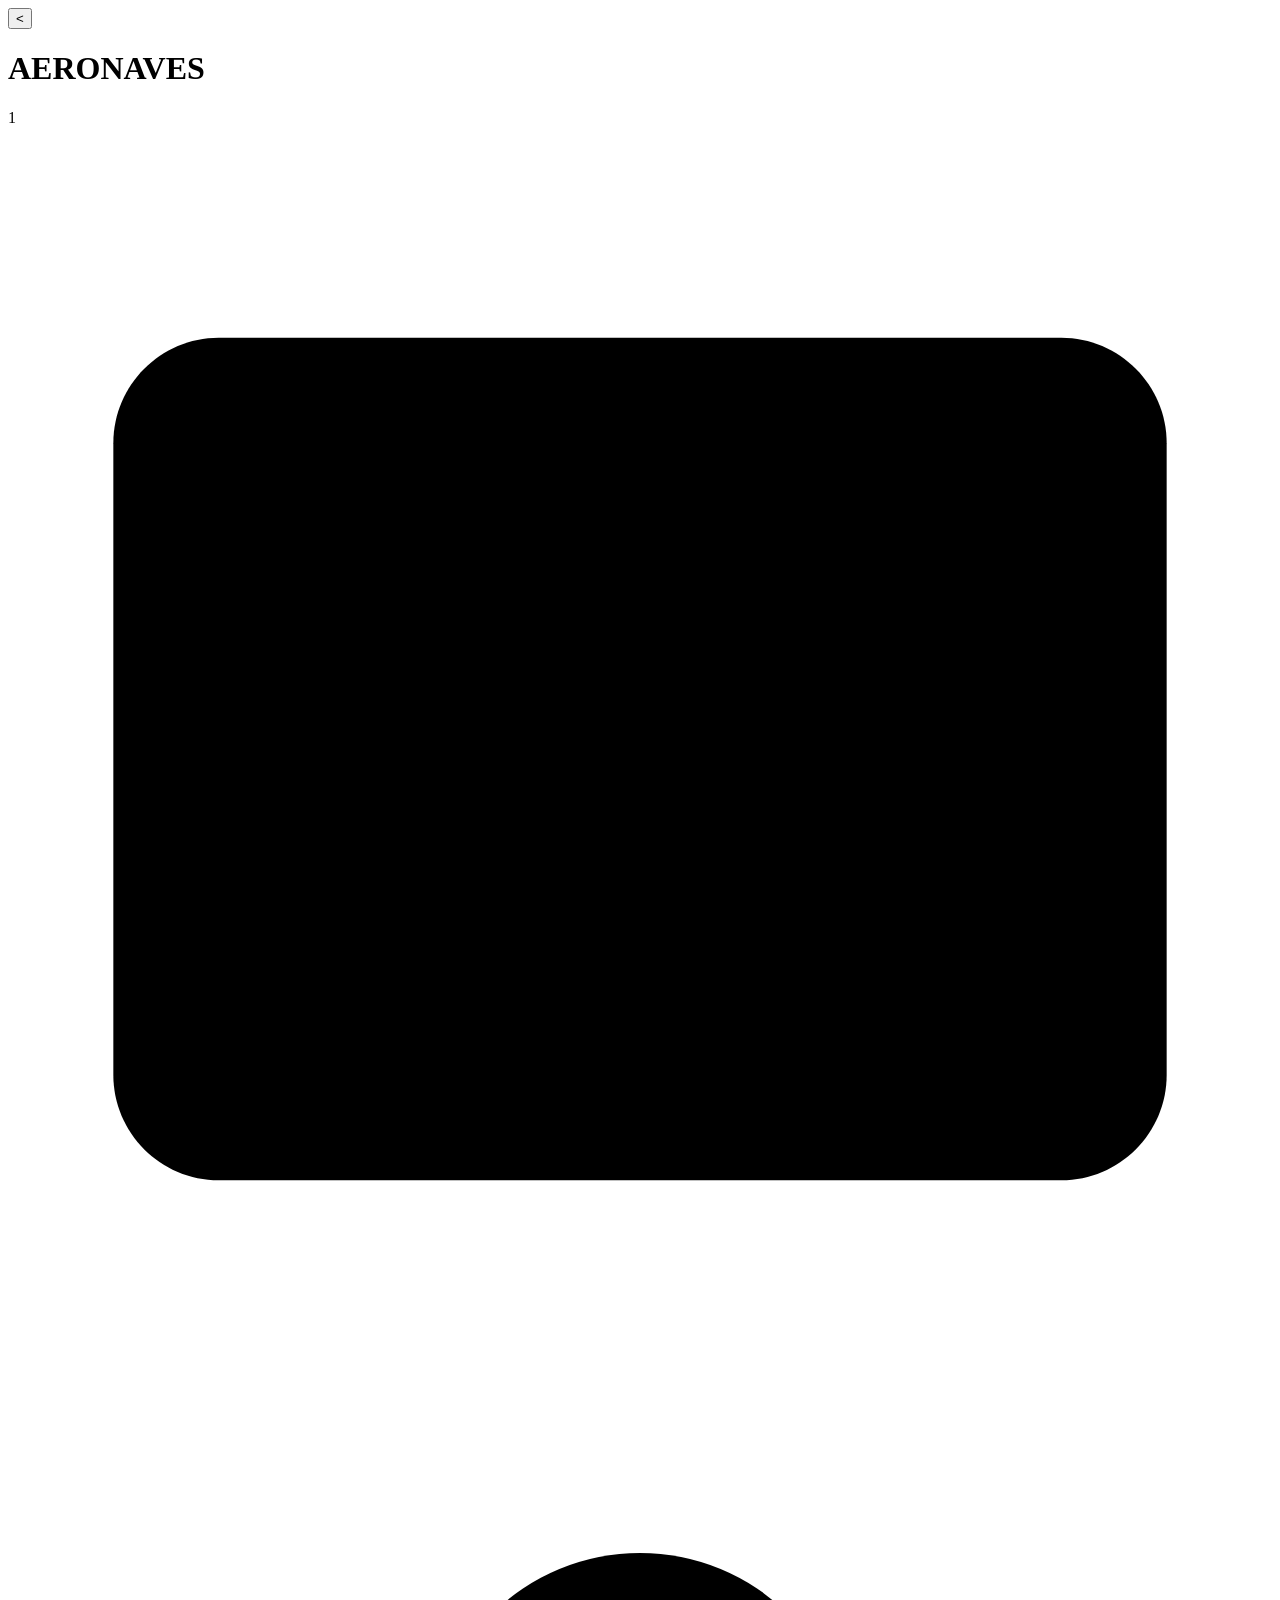
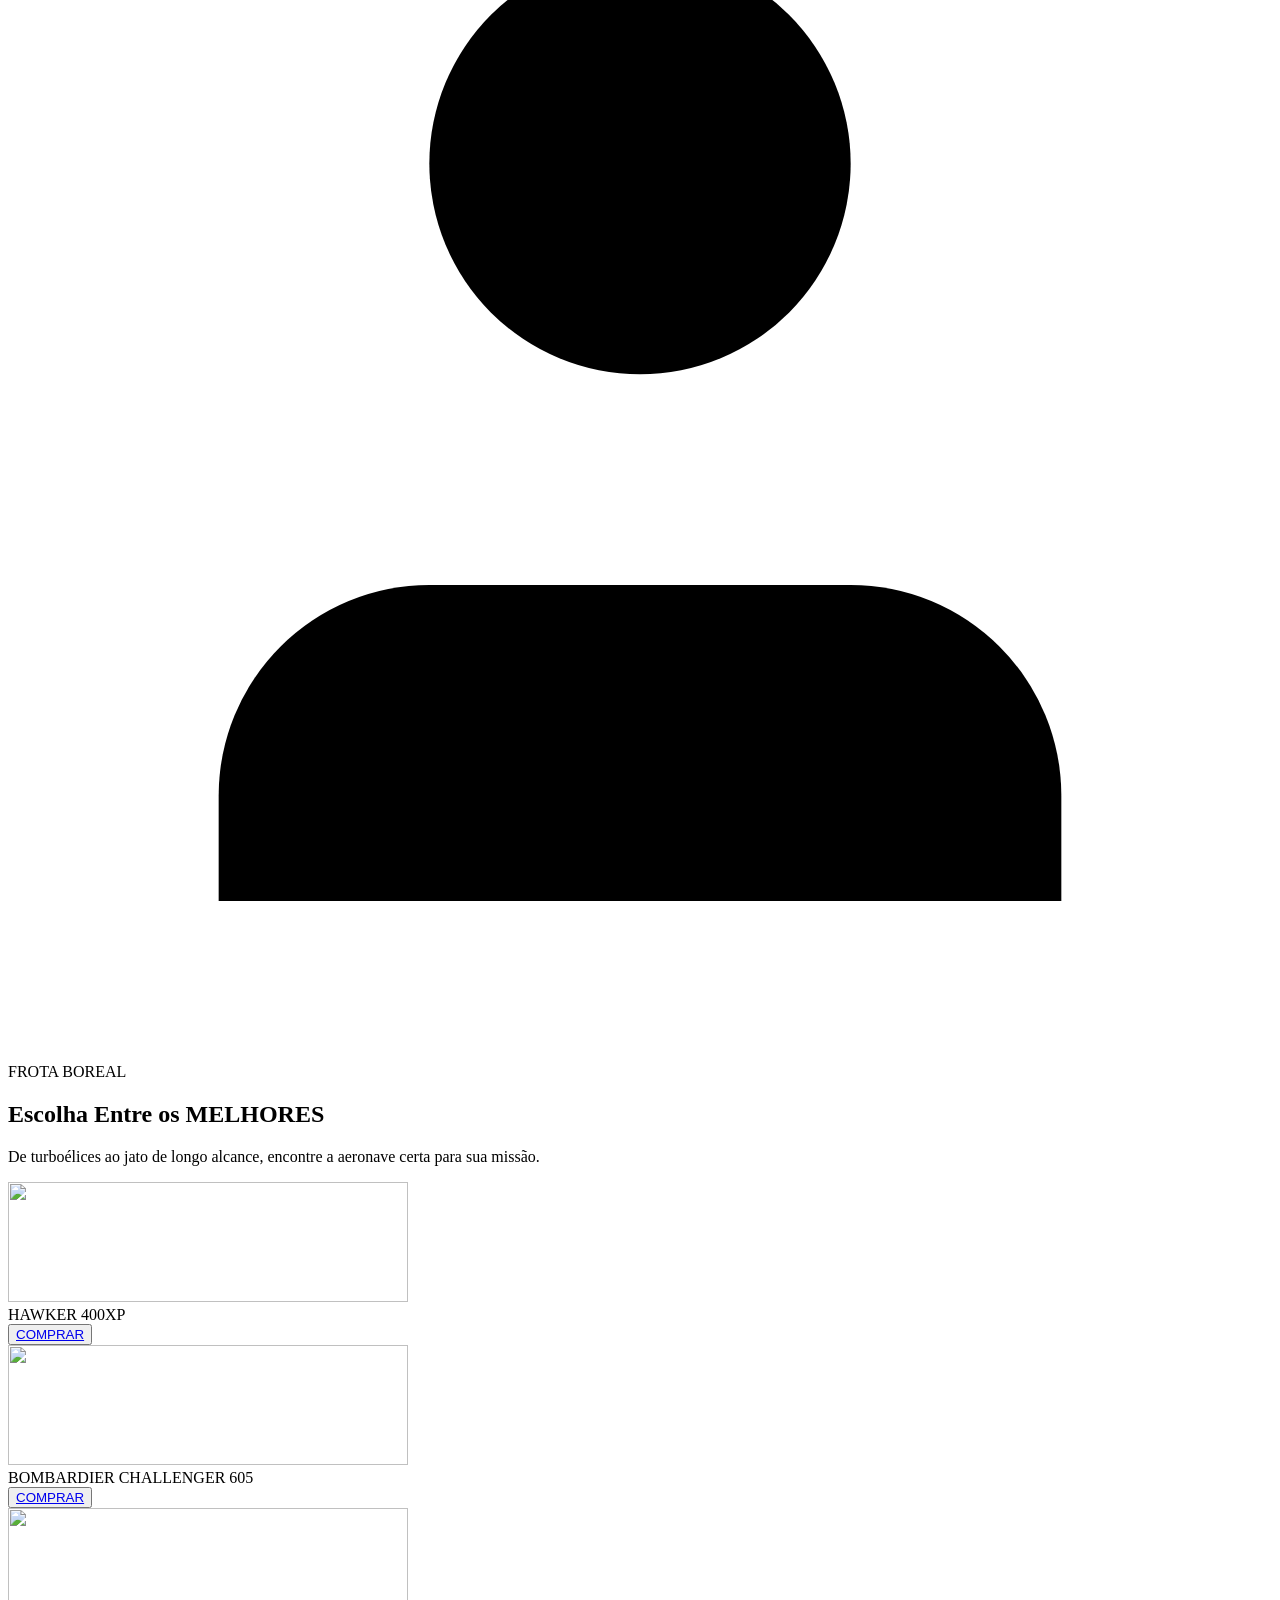
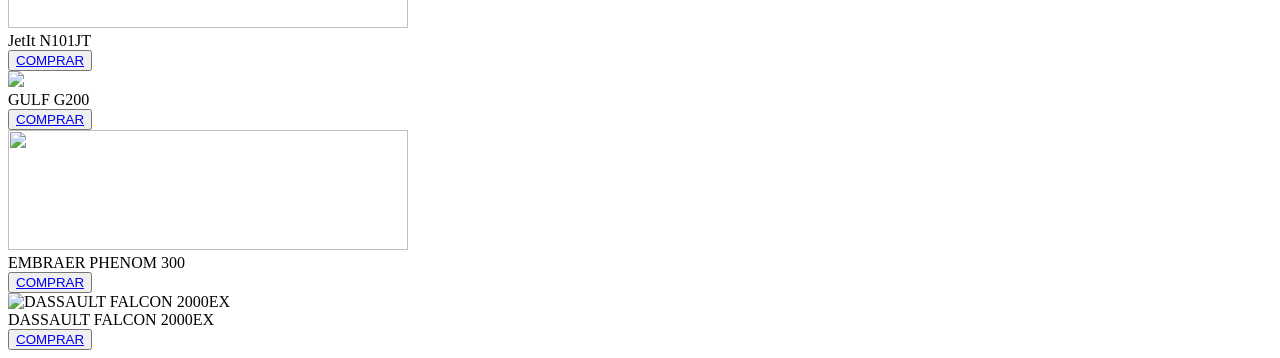
==== Boreal/aeronave.html @ 43d8f314 "Paginas de compra ou nav(html)" ====
<!DOCTYPE html>
<html lang="pt-BR">
<head>
    <meta charset="UTF-8">
    <meta name="viewport" content="width=device-width, initial-scale=1.0">
    <title>AERONAVES</title>
    <link rel="stylesheet" href="aeronave.css">
    
</head>
<body>

    <div class="container">
        <header>
            <div class="header-left">
                <button class="btn-back"><</button>
                <h1>AERONAVES</h1>
            </div>
            <div class="header-icons">
                <div class="icon-mail">
                    <span class="badge">1</span>
                    <svg viewBox="0 0 24 24">
                        <path d="M4 4h16c1.1 0 2 .9 2 2v12c0 1.1-.9 2-2 2H4c-1.1 0-2-.9-2-2V6c0-1.1.9-2 2-2z"></path>
                        <polyline points="22,6 12,13 2,6"></polyline>
                    </svg>
                </div>
                <div class="icon-user">
                    <a href="login.html"><svg viewBox="0 0 24 24">
                        <path d="M20 21v-2a4 4 0 0 0-4-4H8a4 4 0 0 0-4 4v2"></path>
                        <circle cx="12" cy="7" r="4"></circle>
                    </svg>
                </div>
            </a>
            </div>
        </header>

        <section class="hero">
            <div class="subtitle">FROTA BOREAL</div>
            <h2 class="title">
                Escolha Entre os
                <span>MELHORES</span>
            </h2>
            <p class="description">
                De turboélices ao jato de longo alcance, encontre a aeronave certa para sua missão.
            </p>
            <div class="divider"></div>
        </section>

        <section class="grid">
            <div class="card">
                <img class="card-img" src="C:\Users\USUARIO\Desktop\Boreal\400xp.jpg" width="400" height="120" >
                <div class="card-title">HAWKER 400XP</div>
                <a  href="400xp.html"> <button class="btn-comprar">COMPRAR</a></button>
            </div>

            <div class="card">
                <img class="card-img" src="C:\Users\USUARIO\Desktop\Boreal\CH605.jpg" width="400" height="120" >
                <div class="card-title">BOMBARDIER CHALLENGER 605</div>
                <a  href="ch605 (1).html"> <button class="btn-comprar">COMPRAR</a></button>
            </div>

            <div class="card">
                <img src="C:\Users\USUARIO\Desktop\Boreal\n101JT.jpg"  width="400" height="120">
                <div class="card-title">JetIt N101JT</div>
                <a  href="N101JT (1).html"> <button class="btn-comprar">COMPRAR</a></button>
            </div>

            <div class="card">
                <img class="card-img" src="C:\Users\USUARIO\Desktop\Boreal\g200.jpg" >
                <div class="card-title">GULF G200</div>
                <a  href="G200 (1).html"> <button class="btn-comprar">COMPRAR</a></button>
            </div>

            <div class="card">
                <img src="C:\Users\USUARIO\Desktop\Boreal\PHENOM300.jpg"  width="400" height="120">
                <div class="card-title">EMBRAER PHENOM 300</div>
                <a  href="ph300.html"> <button class="btn-comprar">COMPRAR</a></button>
            </div>

            <div class="card">
                <img class="card-img" src="C:\Users\USUARIO\Desktop\Boreal\2000ex.jpg" alt="DASSAULT FALCON 2000EX">
                <div class="card-title">DASSAULT FALCON 2000EX</div>
                <a  href="2000EX (1).html"> <button class="btn-comprar">COMPRAR</a></button>
            </div>
        </section>
    </div>

</body>
</html>
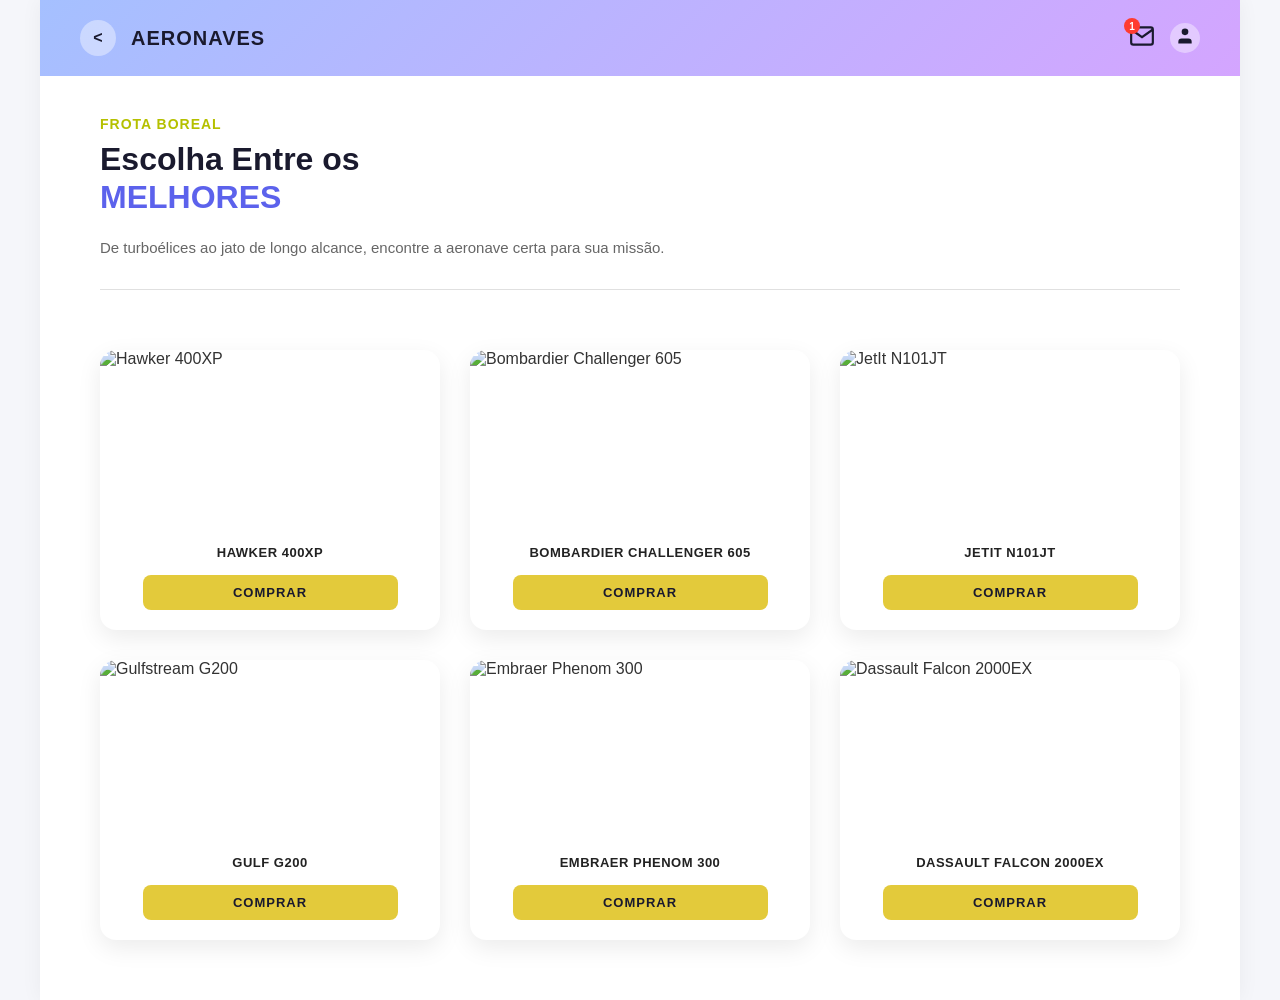
==== commit f671402e: "ultimas alterações" ====
--- a/Boreal/aeronave.html
+++ b/Boreal/aeronave.html
@@ -5,7 +5,282 @@
     <meta name="viewport" content="width=device-width, initial-scale=1.0">
     <title>AERONAVES</title>
     <link rel="stylesheet" href="aeronave.css">
+    <style> 
+        * {
+            margin: 0;
+            padding: 0;
+            box-sizing: border-box;
+            font-family: 'Segoe UI', Tahoma, Geneva, Verdana, sans-serif;
+        }
+
+        body {
+            background-color: #f5f6fa;
+            color: #333;
+            display: flex;
+            justify-content: center;
+        }
+
+        .container {
+            width: 100%;
+            max-width: 1200px;
+            background-color: #ffffff;
+            min-height: 100vh;
+            box-shadow: 0 0 20px rgba(0,0,0,0.05);
+        }
+
+        header {
+            background: linear-gradient(135deg, #a5c0ff 0%, #d4a5ff 100%);
+            padding: 20px 40px;
+            display: flex;
+            justify-content: space-between;
+            align-items: center;
+        }
+
+        .header-left {
+            display: flex;
+            align-items: center;
+            gap: 15px;
+        }
+
+        .btn-back {
+            width: 36px;
+            height: 36px;
+            border-radius: 50%;
+            background-color: rgba(255, 255, 255, 0.4);
+            border: none;
+            display: flex;
+            align-items: center;
+            justify-content: center;
+            cursor: pointer;
+            font-weight: bold;
+            font-size: 16px;
+            color: #1a1a2e;
+        }
+
+        header h1 {
+            font-size: 20px;
+            font-weight: 800;
+            letter-spacing: 1px;
+            color: #1a1a2e;
+            text-transform: uppercase;
+        }
+
+        .header-icons {
+            display: flex;
+            align-items: center;
+            gap: 15px;
+        }
+
+        .icon-mail {
+            position: relative;
+            cursor: pointer;
+        }
+
+        .icon-mail svg {
+            width: 26px;
+            height: 26px;
+            fill: none;
+            stroke: #1a1a2e;
+            stroke-width: 2;
+        }
+
+        .badge {
+            position: absolute;
+            top: -5px;
+            left: -5px;
+            background-color: #ff3b30;
+            color: white;
+            font-size: 10px;
+            font-weight: bold;
+            width: 16px;
+            height: 16px;
+            border-radius: 50%;
+            display: flex;
+            align-items: center;
+            justify-content: center;
+        }
+
+        .icon-user {
+            width: 30px;
+            height: 30px;
+            border-radius: 50%;
+            background-color: rgba(255, 255, 255, 0.4);
+            display: flex;
+            align-items: center;
+            justify-content: center;
+            cursor: pointer;
+        }
+
+        .icon-user svg {
+            width: 20px;
+            height: 20px;
+            fill: #1a1a2e;
+        }
+
+        .hero {
+            padding: 40px 60px 20px;
+        }
+
+        .subtitle {
+            color: #b5c000;
+            font-size: 14px;
+            font-weight: 700;
+            letter-spacing: 1px;
+            text-transform: uppercase;
+            margin-bottom: 8px;
+        }
+
+        .title {
+            font-size: 32px;
+            font-weight: 800;
+            color: #1a1a2e;
+            line-height: 1.2;
+            margin-bottom: 20px;
+        }
+
+        .title span {
+            color: #5c62ec;
+            display: block;
+        }
+
+        .description {
+            color: #666;
+            font-size: 15px;
+            line-height: 1.5;
+            max-width: 600px;
+            margin-bottom: 30px;
+        }
+
+        .divider {
+            height: 1px;
+            background-color: #e0e0e0;
+            width: 100%;
+            margin-bottom: 40px;
+        }
+
+        .grid {
+            display: grid;
+            grid-template-columns: repeat(3, 1fr);
+            gap: 30px;
+            padding: 0 60px 60px;
+        }
+
+        .card {
+            background-color: #ffffff;
+            border-radius: 16px;
+            overflow: hidden;
+            box-shadow: 0 8px 24px rgba(0, 0, 0, 0.08);
+            display: flex;
+            flex-direction: column;
+            align-items: center;
+            padding-bottom: 20px;
+            transition: transform 0.2s, box-shadow 0.2s;
+        }
+
+        .card:hover {
+            transform: translateY(-5px);
+            box-shadow: 0 12px 30px rgba(0, 0, 0, 0.12);
+        }
+
+        .card-img {
+            width: 100%;
+            height: 180px;
+            object-fit: cover;
+            margin-bottom: 15px;
+        }
+
+        .card-title {
+            font-size: 13px;
+            font-weight: 800;
+            color: #222;
+            text-transform: uppercase;
+            letter-spacing: 0.5px;
+            margin-bottom: 15px;
+            text-align: center;
+            padding: 0 10px;
+        }
+
+        .btn-comprar {
+            background-color: #e3ca3b;
+            color: #1a1a2e;
+            border: none;
+            border-radius: 8px;
+            padding: 10px 0;
+            width: 75%;
+            font-weight: 800;
+            font-size: 13px;
+            letter-spacing: 1px;
+            cursor: pointer;
+            text-transform: uppercase;
+            transition: background-color 0.2s;
+            display: inline-block;
+            text-align: center;
+            text-decoration: none;
+        }
+
+        .btn-comprar:hover {
+            background-color: #d4bc31;
+        }
+
+        @media (max-width: 768px) {
+            .container {
+                max-width: 100%;
+            }
+
+            header {
+                padding: 15px 20px;
+            }
+
+            .hero {
+                padding: 30px 25px 15px;
+            }
+
+            .title {
+                font-size: 24px;
+            }
+
+            .description {
+                font-size: 14px;
+            }
+
+            .grid {
+                grid-template-columns: repeat(2, 1fr);
+                gap: 15px;
+                padding: 0 20px 40px;
+            }
+
+            .card-img {
+                height: 120px;
+            }
+
+            .card-title {
+                font-size: 11px;
+            }
+
+            .btn-comprar {
+                padding: 8px 0;
+                font-size: 11px;
+                width: 80%;
+            }
+        }
+
+        @media (max-width: 480px) {
+            .grid {
+                grid-template-columns: repeat(2, 1fr);
+                gap: 12px;
+            }
+
+            .card-img {
+                height: 100px;
+            }
+
+            .card-title {
+                font-size: 10px;
+            }
+        }
     
+
+    </style>
 </head>
 <body>
 
@@ -24,12 +299,13 @@
                     </svg>
                 </div>
                 <div class="icon-user">
-                    <a href="login.html"><svg viewBox="0 0 24 24">
-                        <path d="M20 21v-2a4 4 0 0 0-4-4H8a4 4 0 0 0-4 4v2"></path>
-                        <circle cx="12" cy="7" r="4"></circle>
-                    </svg>
+                    <a href="login.html">
+                        <svg viewBox="0 0 24 24">
+                            <path d="M20 21v-2a4 4 0 0 0-4-4H8a4 4 0 0 0-4 4v2"></path>
+                            <circle cx="12" cy="7" r="4"></circle>
+                        </svg>
+                    </a>
                 </div>
-            </a>
             </div>
         </header>
 
@@ -47,39 +323,39 @@
 
         <section class="grid">
             <div class="card">
-                <img class="card-img" src="C:\Users\USUARIO\Desktop\Boreal\400xp.jpg" width="400" height="120" >
+                <img class="card-img" src="C:\Users\USUARIO\Desktop\Criação de sites\Boreal_Felipe_622\Boreal\400xp.jpg" alt="Hawker 400XP">
                 <div class="card-title">HAWKER 400XP</div>
-                <a  href="400xp.html"> <button class="btn-comprar">COMPRAR</a></button>
-            </div>
-
-            <div class="card">
-                <img class="card-img" src="C:\Users\USUARIO\Desktop\Boreal\CH605.jpg" width="400" height="120" >
+                <a class="btn-comprar" href="400xp.html">COMPRAR</a>
+            </div>
+
+            <div class="card">
+                <img class="card-img" src="C:\Users\USUARIO\Desktop\Criação de sites\Boreal_Felipe_622\Boreal\CH605.jpg" alt="Bombardier Challenger 605">
                 <div class="card-title">BOMBARDIER CHALLENGER 605</div>
-                <a  href="ch605 (1).html"> <button class="btn-comprar">COMPRAR</a></button>
-            </div>
-
-            <div class="card">
-                <img src="C:\Users\USUARIO\Desktop\Boreal\n101JT.jpg"  width="400" height="120">
+                <a class="btn-comprar" href="ch605 (1).html">COMPRAR</a>
+            </div>
+
+            <div class="card">
+                <img class="card-img" src="C:\Users\USUARIO\Desktop\Criação de sites\Boreal_Felipe_622\Boreal\n101JT.jpg" alt="JetIt N101JT">
                 <div class="card-title">JetIt N101JT</div>
-                <a  href="N101JT (1).html"> <button class="btn-comprar">COMPRAR</a></button>
-            </div>
-
-            <div class="card">
-                <img class="card-img" src="C:\Users\USUARIO\Desktop\Boreal\g200.jpg" >
+                <a class="btn-comprar" href="N101JT (1).html">COMPRAR</a>
+            </div>
+
+            <div class="card">
+                <img class="card-img" src="C:\Users\USUARIO\Desktop\Criação de sites\Boreal_Felipe_622\Boreal\g200.jpg" alt="Gulfstream G200">
                 <div class="card-title">GULF G200</div>
-                <a  href="G200 (1).html"> <button class="btn-comprar">COMPRAR</a></button>
-            </div>
-
-            <div class="card">
-                <img src="C:\Users\USUARIO\Desktop\Boreal\PHENOM300.jpg"  width="400" height="120">
+                <a class="btn-comprar" href="G200 (1).html">COMPRAR</a>
+            </div>
+
+            <div class="card">
+                <img class="card-img" src="C:\Users\USUARIO\Desktop\Criação de sites\Boreal_Felipe_622\Boreal\PHENOM300.jpg" alt="Embraer Phenom 300">
                 <div class="card-title">EMBRAER PHENOM 300</div>
-                <a  href="ph300.html"> <button class="btn-comprar">COMPRAR</a></button>
-            </div>
-
-            <div class="card">
-                <img class="card-img" src="C:\Users\USUARIO\Desktop\Boreal\2000ex.jpg" alt="DASSAULT FALCON 2000EX">
+                <a class="btn-comprar" href="ph300.html">COMPRAR</a>
+            </div>
+
+            <div class="card">
+                <img class="card-img" src="C:\Users\USUARIO\Desktop\Criação de sites\Boreal_Felipe_622\Boreal\2000ex.jpg" alt="Dassault Falcon 2000EX">
                 <div class="card-title">DASSAULT FALCON 2000EX</div>
-                <a  href="2000EX (1).html"> <button class="btn-comprar">COMPRAR</a></button>
+                <a class="btn-comprar" href="2000EX (1).html">COMPRAR</a>
             </div>
         </section>
     </div>
--- a/Boreal/aeronave.css
+++ b/Boreal/aeronave.css
@@ -0,0 +1,269 @@
+* {
+            margin: 0;
+            padding: 0;
+            box-sizing: border-box;
+            font-family: 'Segoe UI', Tahoma, Geneva, Verdana, sans-serif;
+        }
+
+        body {
+            background-color: #f5f6fa;
+            color: #333;
+            display: flex;
+            justify-content: center;
+        }
+
+        .container {
+            width: 100%;
+            max-width: 1200px;
+            background-color: #ffffff;
+            min-height: 100vh;
+            box-shadow: 0 0 20px rgba(0,0,0,0.05);
+        }
+
+        header {
+            background: linear-gradient(135deg, #a5c0ff 0%, #d4a5ff 100%);
+            padding: 20px 40px;
+            display: flex;
+            justify-content: space-between;
+            align-items: center;
+        }
+
+        .header-left {
+            display: flex;
+            align-items: center;
+            gap: 15px;
+        }
+
+        .btn-back {
+            width: 36px;
+            height: 36px;
+            border-radius: 50%;
+            background-color: rgba(255, 255, 255, 0.4);
+            border: none;
+            display: flex;
+            align-items: center;
+            justify-content: center;
+            cursor: pointer;
+            font-weight: bold;
+            font-size: 16px;
+            color: #1a1a2e;
+        }
+
+        header h1 {
+            font-size: 20px;
+            font-weight: 800;
+            letter-spacing: 1px;
+            color: #1a1a2e;
+            text-transform: uppercase;
+        }
+
+        .header-icons {
+            display: flex;
+            align-items: center;
+            gap: 15px;
+        }
+
+        .icon-mail {
+            position: relative;
+            cursor: pointer;
+        }
+
+        .icon-mail svg {
+            width: 26px;
+            height: 26px;
+            fill: none;
+            stroke: #1a1a2e;
+            stroke-width: 2;
+        }
+
+        .badge {
+            position: absolute;
+            top: -5px;
+            left: -5px;
+            background-color: #ff3b30;
+            color: white;
+            font-size: 10px;
+            font-weight: bold;
+            width: 16px;
+            height: 16px;
+            border-radius: 50%;
+            display: flex;
+            align-items: center;
+            justify-content: center;
+        }
+
+        .icon-user {
+            width: 30px;
+            height: 30px;
+            border-radius: 50%;
+            background-color: rgba(255, 255, 255, 0.4);
+            display: flex;
+            align-items: center;
+            justify-content: center;
+            cursor: pointer;
+        }
+
+        .icon-user svg {
+            width: 20px;
+            height: 20px;
+            fill: #1a1a2e;
+        }
+
+        .hero {
+            padding: 40px 60px 20px;
+        }
+
+        .subtitle {
+            color: #b5c000;
+            font-size: 14px;
+            font-weight: 700;
+            letter-spacing: 1px;
+            text-transform: uppercase;
+            margin-bottom: 8px;
+        }
+
+        .title {
+            font-size: 32px;
+            font-weight: 800;
+            color: #1a1a2e;
+            line-height: 1.2;
+            margin-bottom: 20px;
+        }
+
+        .title span {
+            color: #5c62ec;
+            display: block;
+        }
+
+        .description {
+            color: #666;
+            font-size: 15px;
+            line-height: 1.5;
+            max-width: 600px;
+            margin-bottom: 30px;
+        }
+
+        .divider {
+            height: 1px;
+            background-color: #e0e0e0;
+            width: 100%;
+            margin-bottom: 40px;
+        }
+
+        .grid {
+            display: grid;
+            grid-template-columns: repeat(3, 1fr);
+            gap: 30px;
+            padding: 0 60px 60px;
+        }
+
+        .card {
+            background-color: #ffffff;
+            border-radius: 16px;
+            overflow: hidden;
+            box-shadow: 0 8px 24px rgba(0, 0, 0, 0.08);
+            display: flex;
+            flex-direction: column;
+            align-items: center;
+            padding-bottom: 20px;
+            transition: transform 0.2s, box-shadow 0.2s;
+        }
+
+        .card:hover {
+            transform: translateY(-5px);
+            box-shadow: 0 12px 30px rgba(0, 0, 0, 0.12);
+        }
+
+        .card-img {
+            width: 100%;
+            height: 180px;
+            object-fit: cover;
+            margin-bottom: 15px;
+        }
+
+        .card-title {
+            font-size: 13px;
+            font-weight: 800;
+            color: #222;
+            text-transform: uppercase;
+            letter-spacing: 0.5px;
+            margin-bottom: 15px;
+            text-align: center;
+            padding: 0 10px;
+        }
+
+        .btn-comprar {
+            background-color: #e3ca3b;
+            color: #1a1a2e;
+            border: none;
+            border-radius: 8px;
+            padding: 10px 0;
+            width: 75%;
+            font-weight: 800;
+            font-size: 13px;
+            letter-spacing: 1px;
+            cursor: pointer;
+            text-transform: uppercase;
+            transition: background-color 0.2s;
+        }
+
+        .btn-comprar:hover {
+            background-color: #d4bc31;
+        }
+
+        @media (max-width: 768px) {
+            .container {
+                max-width: 100%;
+            }
+
+            header {
+                padding: 15px 20px;
+            }
+
+            .hero {
+                padding: 30px 25px 15px;
+            }
+
+            .title {
+                font-size: 24px;
+            }
+
+            .description {
+                font-size: 14px;
+            }
+
+            .grid {
+                grid-template-columns: repeat(2, 1fr);
+                gap: 15px;
+                padding: 0 20px 40px;
+            }
+
+            .card-img {
+                height: 120px;
+            }
+
+            .card-title {
+                font-size: 11px;
+            }
+
+            .btn-comprar {
+                padding: 8px 0;
+                font-size: 11px;
+                width: 80%;
+            }
+        }
+
+        @media (max-width: 480px) {
+            .grid {
+                grid-template-columns: repeat(2, 1fr);
+                gap: 12px;
+            }
+
+            .card-img {
+                height: 100px;
+            }
+
+            .card-title {
+                font-size: 10px;
+            }
+        }
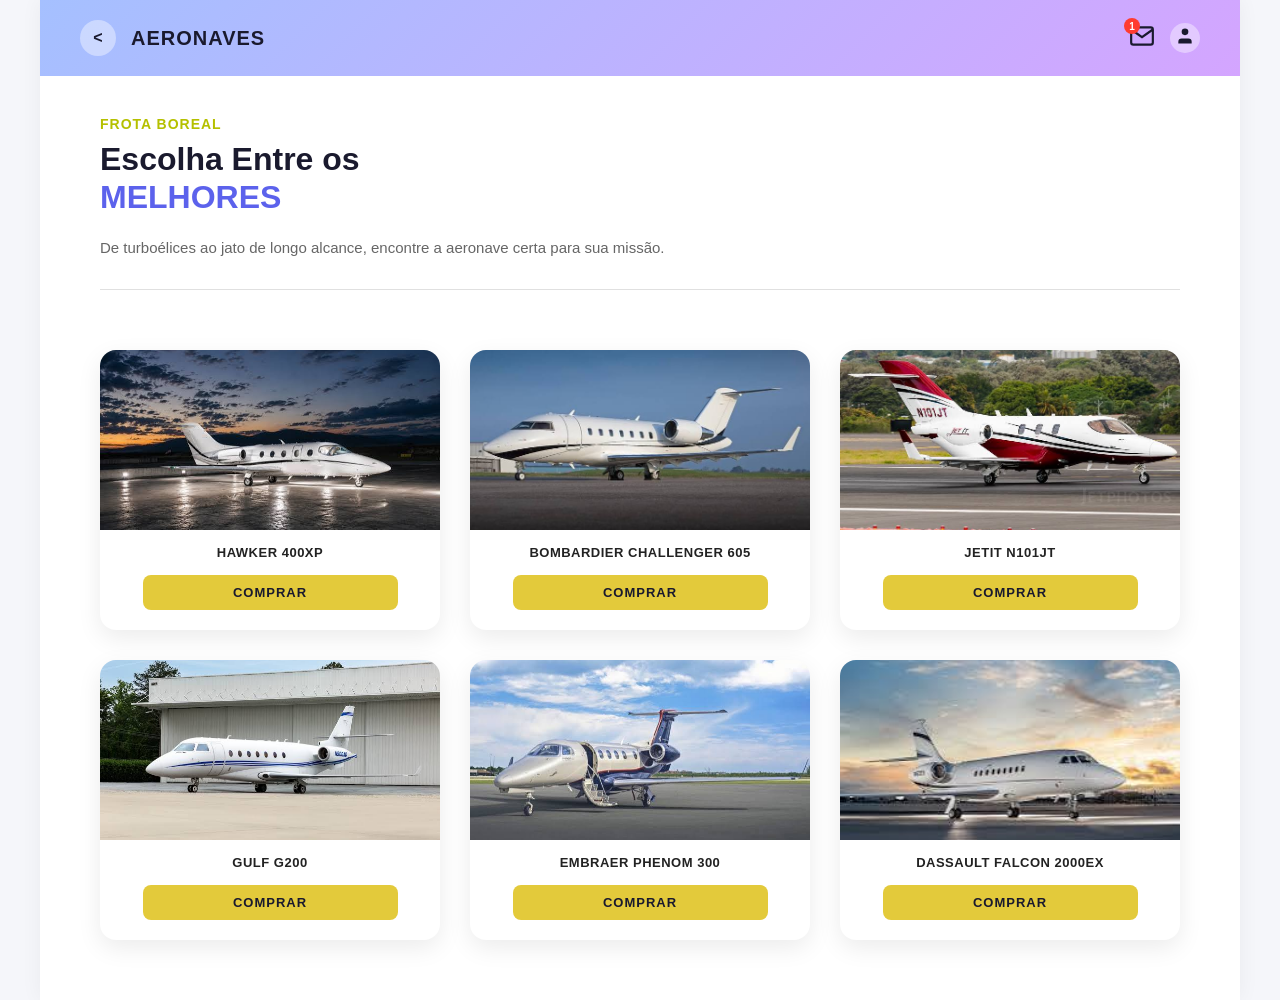
==== commit 1b5f6459: "Update aeronave.html" ====
--- a/Boreal/aeronave.html
+++ b/Boreal/aeronave.html
@@ -5,282 +5,7 @@
     <meta name="viewport" content="width=device-width, initial-scale=1.0">
     <title>AERONAVES</title>
     <link rel="stylesheet" href="aeronave.css">
-    <style> 
-        * {
-            margin: 0;
-            padding: 0;
-            box-sizing: border-box;
-            font-family: 'Segoe UI', Tahoma, Geneva, Verdana, sans-serif;
-        }
-
-        body {
-            background-color: #f5f6fa;
-            color: #333;
-            display: flex;
-            justify-content: center;
-        }
-
-        .container {
-            width: 100%;
-            max-width: 1200px;
-            background-color: #ffffff;
-            min-height: 100vh;
-            box-shadow: 0 0 20px rgba(0,0,0,0.05);
-        }
-
-        header {
-            background: linear-gradient(135deg, #a5c0ff 0%, #d4a5ff 100%);
-            padding: 20px 40px;
-            display: flex;
-            justify-content: space-between;
-            align-items: center;
-        }
-
-        .header-left {
-            display: flex;
-            align-items: center;
-            gap: 15px;
-        }
-
-        .btn-back {
-            width: 36px;
-            height: 36px;
-            border-radius: 50%;
-            background-color: rgba(255, 255, 255, 0.4);
-            border: none;
-            display: flex;
-            align-items: center;
-            justify-content: center;
-            cursor: pointer;
-            font-weight: bold;
-            font-size: 16px;
-            color: #1a1a2e;
-        }
-
-        header h1 {
-            font-size: 20px;
-            font-weight: 800;
-            letter-spacing: 1px;
-            color: #1a1a2e;
-            text-transform: uppercase;
-        }
-
-        .header-icons {
-            display: flex;
-            align-items: center;
-            gap: 15px;
-        }
-
-        .icon-mail {
-            position: relative;
-            cursor: pointer;
-        }
-
-        .icon-mail svg {
-            width: 26px;
-            height: 26px;
-            fill: none;
-            stroke: #1a1a2e;
-            stroke-width: 2;
-        }
-
-        .badge {
-            position: absolute;
-            top: -5px;
-            left: -5px;
-            background-color: #ff3b30;
-            color: white;
-            font-size: 10px;
-            font-weight: bold;
-            width: 16px;
-            height: 16px;
-            border-radius: 50%;
-            display: flex;
-            align-items: center;
-            justify-content: center;
-        }
-
-        .icon-user {
-            width: 30px;
-            height: 30px;
-            border-radius: 50%;
-            background-color: rgba(255, 255, 255, 0.4);
-            display: flex;
-            align-items: center;
-            justify-content: center;
-            cursor: pointer;
-        }
-
-        .icon-user svg {
-            width: 20px;
-            height: 20px;
-            fill: #1a1a2e;
-        }
-
-        .hero {
-            padding: 40px 60px 20px;
-        }
-
-        .subtitle {
-            color: #b5c000;
-            font-size: 14px;
-            font-weight: 700;
-            letter-spacing: 1px;
-            text-transform: uppercase;
-            margin-bottom: 8px;
-        }
-
-        .title {
-            font-size: 32px;
-            font-weight: 800;
-            color: #1a1a2e;
-            line-height: 1.2;
-            margin-bottom: 20px;
-        }
-
-        .title span {
-            color: #5c62ec;
-            display: block;
-        }
-
-        .description {
-            color: #666;
-            font-size: 15px;
-            line-height: 1.5;
-            max-width: 600px;
-            margin-bottom: 30px;
-        }
-
-        .divider {
-            height: 1px;
-            background-color: #e0e0e0;
-            width: 100%;
-            margin-bottom: 40px;
-        }
-
-        .grid {
-            display: grid;
-            grid-template-columns: repeat(3, 1fr);
-            gap: 30px;
-            padding: 0 60px 60px;
-        }
-
-        .card {
-            background-color: #ffffff;
-            border-radius: 16px;
-            overflow: hidden;
-            box-shadow: 0 8px 24px rgba(0, 0, 0, 0.08);
-            display: flex;
-            flex-direction: column;
-            align-items: center;
-            padding-bottom: 20px;
-            transition: transform 0.2s, box-shadow 0.2s;
-        }
-
-        .card:hover {
-            transform: translateY(-5px);
-            box-shadow: 0 12px 30px rgba(0, 0, 0, 0.12);
-        }
-
-        .card-img {
-            width: 100%;
-            height: 180px;
-            object-fit: cover;
-            margin-bottom: 15px;
-        }
-
-        .card-title {
-            font-size: 13px;
-            font-weight: 800;
-            color: #222;
-            text-transform: uppercase;
-            letter-spacing: 0.5px;
-            margin-bottom: 15px;
-            text-align: center;
-            padding: 0 10px;
-        }
-
-        .btn-comprar {
-            background-color: #e3ca3b;
-            color: #1a1a2e;
-            border: none;
-            border-radius: 8px;
-            padding: 10px 0;
-            width: 75%;
-            font-weight: 800;
-            font-size: 13px;
-            letter-spacing: 1px;
-            cursor: pointer;
-            text-transform: uppercase;
-            transition: background-color 0.2s;
-            display: inline-block;
-            text-align: center;
-            text-decoration: none;
-        }
-
-        .btn-comprar:hover {
-            background-color: #d4bc31;
-        }
-
-        @media (max-width: 768px) {
-            .container {
-                max-width: 100%;
-            }
-
-            header {
-                padding: 15px 20px;
-            }
-
-            .hero {
-                padding: 30px 25px 15px;
-            }
-
-            .title {
-                font-size: 24px;
-            }
-
-            .description {
-                font-size: 14px;
-            }
-
-            .grid {
-                grid-template-columns: repeat(2, 1fr);
-                gap: 15px;
-                padding: 0 20px 40px;
-            }
-
-            .card-img {
-                height: 120px;
-            }
-
-            .card-title {
-                font-size: 11px;
-            }
-
-            .btn-comprar {
-                padding: 8px 0;
-                font-size: 11px;
-                width: 80%;
-            }
-        }
-
-        @media (max-width: 480px) {
-            .grid {
-                grid-template-columns: repeat(2, 1fr);
-                gap: 12px;
-            }
-
-            .card-img {
-                height: 100px;
-            }
-
-            .card-title {
-                font-size: 10px;
-            }
-        }
-    
-
-    </style>
+   
 </head>
 <body>
 
@@ -321,44 +46,44 @@
             <div class="divider"></div>
         </section>
 
-        <section class="grid">
-            <div class="card">
-                <img class="card-img" src="C:\Users\USUARIO\Desktop\Criação de sites\Boreal_Felipe_622\Boreal\400xp.jpg" alt="Hawker 400XP">
-                <div class="card-title">HAWKER 400XP</div>
-                <a class="btn-comprar" href="400xp.html">COMPRAR</a>
-            </div>
+       <section class="grid">
+    <div class="card">
+        <img class="card-img" src="400xp.jpg" alt="Hawker 400XP">
+        <div class="card-title">HAWKER 400XP</div>
+        <a class="btn-comprar" href="400xp.html">COMPRAR</a>
+    </div>
 
-            <div class="card">
-                <img class="card-img" src="C:\Users\USUARIO\Desktop\Criação de sites\Boreal_Felipe_622\Boreal\CH605.jpg" alt="Bombardier Challenger 605">
-                <div class="card-title">BOMBARDIER CHALLENGER 605</div>
-                <a class="btn-comprar" href="ch605 (1).html">COMPRAR</a>
-            </div>
+    <div class="card">
+        <img class="card-img" src="CH605.jpg" alt="Bombardier Challenger 605">
+        <div class="card-title">BOMBARDIER CHALLENGER 605</div>
+        <a class="btn-comprar" href="ch605 (1).html">COMPRAR</a>
+    </div>
 
-            <div class="card">
-                <img class="card-img" src="C:\Users\USUARIO\Desktop\Criação de sites\Boreal_Felipe_622\Boreal\n101JT.jpg" alt="JetIt N101JT">
-                <div class="card-title">JetIt N101JT</div>
-                <a class="btn-comprar" href="N101JT (1).html">COMPRAR</a>
-            </div>
+    <div class="card">
+        <img class="card-img" src="n101JT.jpg" alt="JetIt N101JT">
+        <div class="card-title">JetIt N101JT</div>
+        <a class="btn-comprar" href="N101JT (1).html">COMPRAR</a>
+    </div>
 
-            <div class="card">
-                <img class="card-img" src="C:\Users\USUARIO\Desktop\Criação de sites\Boreal_Felipe_622\Boreal\g200.jpg" alt="Gulfstream G200">
-                <div class="card-title">GULF G200</div>
-                <a class="btn-comprar" href="G200 (1).html">COMPRAR</a>
-            </div>
+    <div class="card">
+        <img class="card-img" src="g200.jpg" alt="Gulfstream G200">
+        <div class="card-title">GULF G200</div>
+        <a class="btn-comprar" href="G200 (1).html">COMPRAR</a>
+    </div>
 
-            <div class="card">
-                <img class="card-img" src="C:\Users\USUARIO\Desktop\Criação de sites\Boreal_Felipe_622\Boreal\PHENOM300.jpg" alt="Embraer Phenom 300">
-                <div class="card-title">EMBRAER PHENOM 300</div>
-                <a class="btn-comprar" href="ph300.html">COMPRAR</a>
-            </div>
+    <div class="card">
+        <img class="card-img" src="PHENOM300.jpg" alt="Embraer Phenom 300">
+        <div class="card-title">EMBRAER PHENOM 300</div>
+        <a class="btn-comprar" href="ph300.html">COMPRAR</a>
+    </div>
 
-            <div class="card">
-                <img class="card-img" src="C:\Users\USUARIO\Desktop\Criação de sites\Boreal_Felipe_622\Boreal\2000ex.jpg" alt="Dassault Falcon 2000EX">
-                <div class="card-title">DASSAULT FALCON 2000EX</div>
-                <a class="btn-comprar" href="2000EX (1).html">COMPRAR</a>
-            </div>
-        </section>
+    <div class="card">
+        <img class="card-img" src="2000ex.jpg" alt="Dassault Falcon 2000EX">
+        <div class="card-title">DASSAULT FALCON 2000EX</div>
+        <a class="btn-comprar" href="2000EX (1).html">COMPRAR</a>
+    </div>
+</section>
     </div>
 
 </body>
-</html>+</html>
--- a/Boreal/aeronave.css
+++ b/Boreal/aeronave.css
@@ -205,6 +205,9 @@
             cursor: pointer;
             text-transform: uppercase;
             transition: background-color 0.2s;
+            display: inline-block;
+            text-align: center;
+            text-decoration: none;
         }
 
         .btn-comprar:hover {
@@ -266,4 +269,4 @@
             .card-title {
                 font-size: 10px;
             }
-        }+        }
